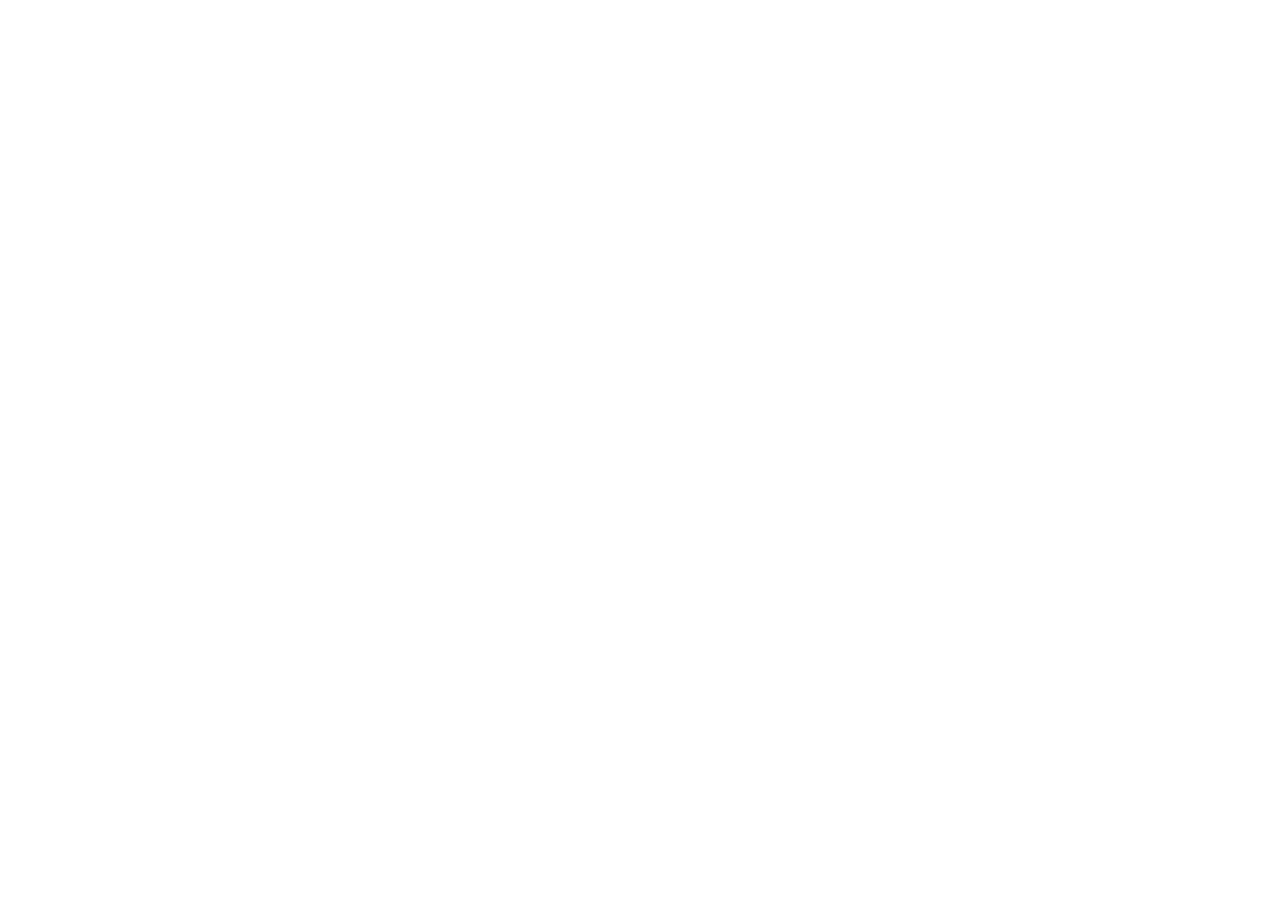
==== index.html @ e7eb8236 "Add(Big_Five_Test) Empty basic project structure" ====
<!DOCTYPE html>
<html lang="en">

<head>
    <meta charset="UTF-8">
    <meta name="viewport" content="width=device-width, initial-scale=1.0">
    <title>Big Five</title>

    <link rel="stylesheet" href="assets/styles.css">
</head>

<body>

    <script src="assets/scripting.js"></script>
</body>

</html>
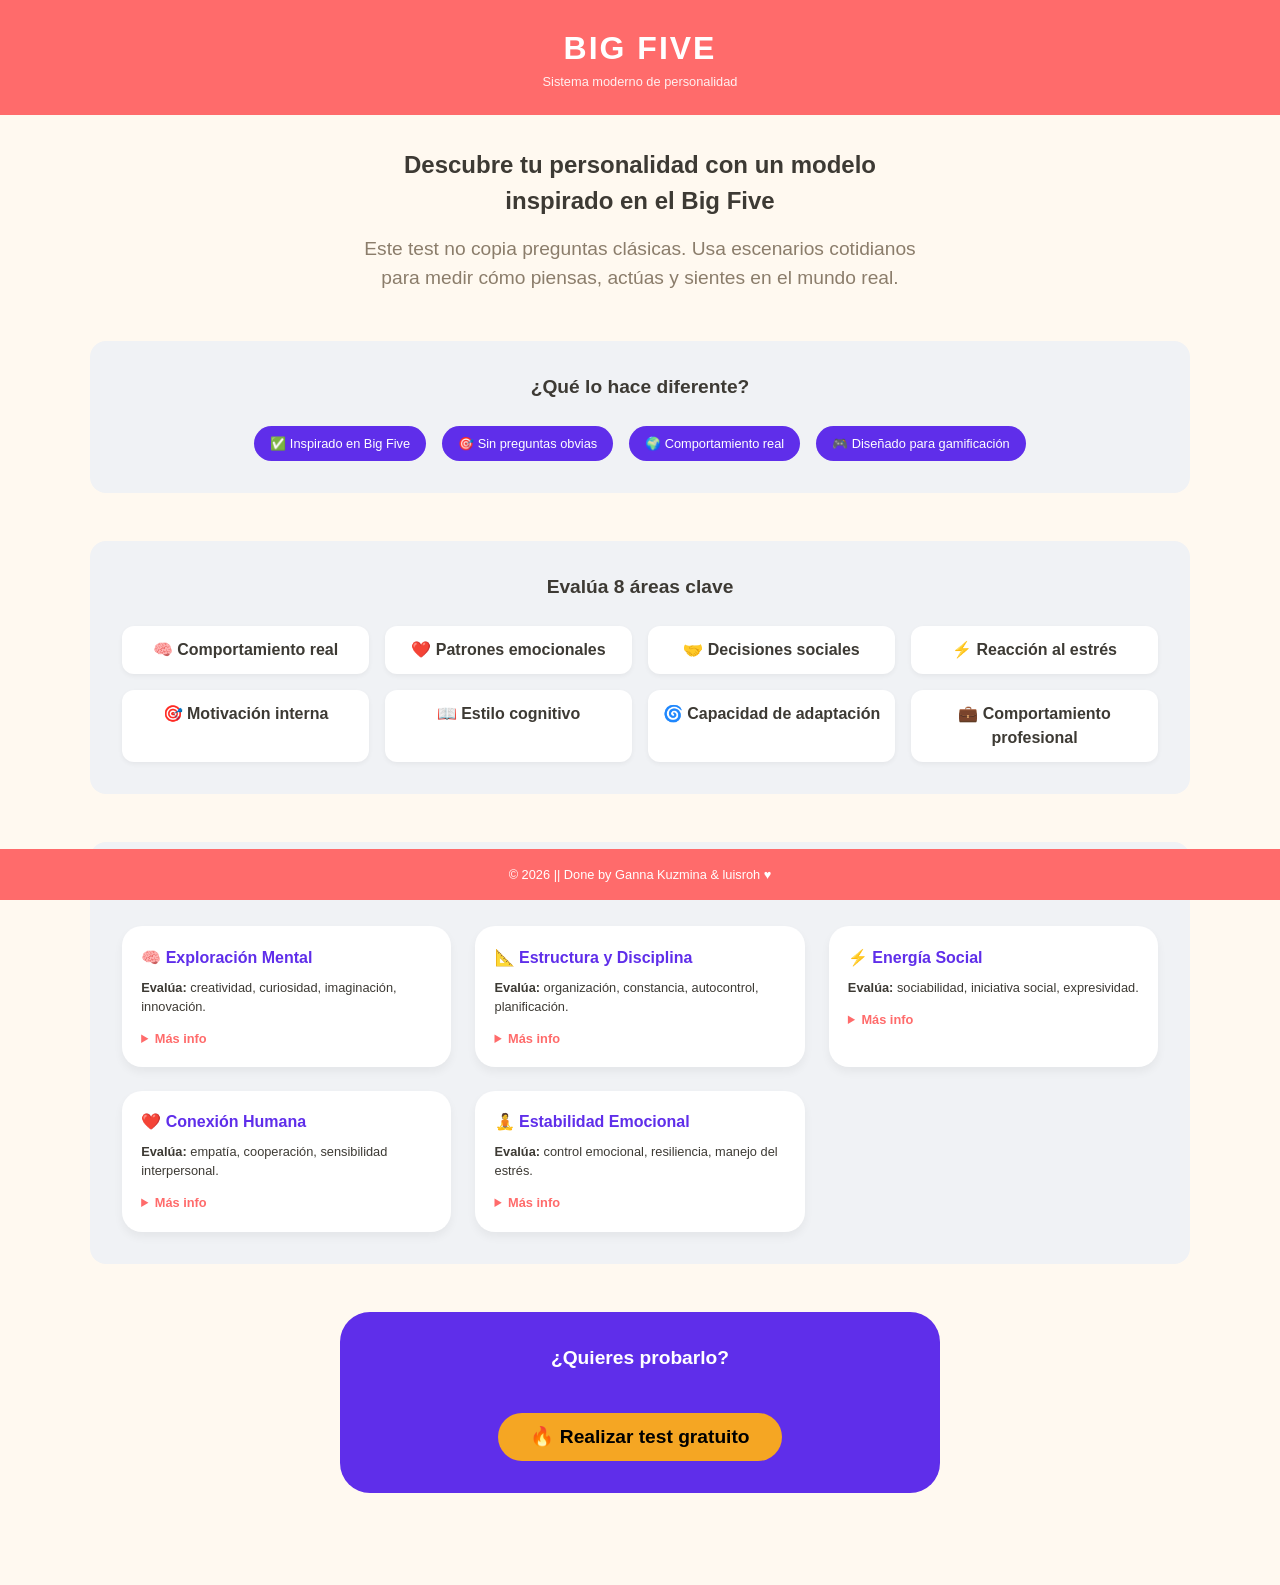
==== commit ca34879e: "Add[Big Five] Basic Structure + main page + basic README" ====
--- a/index.html
+++ b/index.html
@@ -1,15 +1,115 @@
 <!DOCTYPE html>
-<html lang="en">
+<html lang="es">
 
 <head>
     <meta charset="UTF-8">
     <meta name="viewport" content="width=device-width, initial-scale=1.0">
-    <title>Big Five</title>
-
+    <title>Big Five Moderno | Test de Personalidad</title>
     <link rel="stylesheet" href="assets/styles.css">
 </head>
 
 <body>
+    <header>
+        <h1>BIG FIVE</h1>
+        <p class="subheader">Sistema moderno de personalidad</p>
+    </header>
+
+    <main>
+        <div class="hero">
+            <h2>Descubre tu personalidad con un modelo<br>inspirado en el Big Five</h2>
+            <p class="hero-description">
+                Este test no copia preguntas clásicas. Usa escenarios cotidianos<br>
+                para medir cómo piensas, actúas y sientes en el mundo real.
+            </p>
+        </div>
+
+
+        <section class="diferencias">
+            <h3>¿Qué lo hace diferente?</h3>
+            <div class="badges">
+                <span>✅ Inspirado en Big Five</span>
+                <span>🎯 Sin preguntas obvias</span>
+                <span>🌍 Comportamiento real</span>
+                <span>🎮 Diseñado para gamificación</span>
+            </div>
+        </section>
+
+
+        <section class="areas">
+            <h3>Evalúa 8 áreas clave</h3>
+            <div class="grid-areas">
+                <div>🧠 Comportamiento real</div>
+                <div>❤️ Patrones emocionales</div>
+                <div>🤝 Decisiones sociales</div>
+                <div>⚡ Reacción al estrés</div>
+                <div>🎯 Motivación interna</div>
+                <div>📖 Estilo cognitivo</div>
+                <div>🌀 Capacidad de adaptación</div>
+                <div>💼 Comportamiento profesional</div>
+            </div>
+        </section>
+
+
+        <section class="dimensiones">
+            <h3>Las 5 dimensiones del sistema</h3>
+            <div class="dimension-grid">
+                <article class="card">
+                    <h4>🧠 Exploración Mental</h4>
+                    <p><strong>Evalúa:</strong> creatividad, curiosidad, imaginación, innovación.</p>
+                    <details>
+                        <summary>Más info</summary>
+                        <p>✔ Alto: busca ideas nuevas<br>✔ Bajo: prefiere lo conocido</p>
+                    </details>
+                </article>
+
+                <article class="card">
+                    <h4>📐 Estructura y Disciplina</h4>
+                    <p><strong>Evalúa:</strong> organización, constancia, autocontrol, planificación.</p>
+                    <details>
+                        <summary>Más info</summary>
+                        <p>✔ Alto: planifica y cumple<br>✔ Bajo: flexible y espontáneo</p>
+                    </details>
+                </article>
+
+                <article class="card">
+                    <h4>⚡ Energía Social</h4>
+                    <p><strong>Evalúa:</strong> sociabilidad, iniciativa social, expresividad.</p>
+                    <details>
+                        <summary>Más info</summary>
+                        <p>✔ Alto: energía en grupo<br>✔ Bajo: energía en soledad</p>
+                    </details>
+                </article>
+
+                <article class="card">
+                    <h4>❤️ Conexión Humana</h4>
+                    <p><strong>Evalúa:</strong> empatía, cooperación, sensibilidad interpersonal.</p>
+                    <details>
+                        <summary>Más info</summary>
+                        <p>✔ Alto: evita conflictos<br>✔ Bajo: prioriza la lógica</p>
+                    </details>
+                </article>
+
+                <article class="card">
+                    <h4>🧘 Estabilidad Emocional</h4>
+                    <p><strong>Evalúa:</strong> control emocional, resiliencia, manejo del estrés.</p>
+                    <details>
+                        <summary>Más info</summary>
+                        <p>✔ Alto: calma en crisis<br>✔ Bajo: sensible al estrés</p>
+                    </details>
+                </article>
+            </div>
+        </section>
+
+
+        <div class="cta-final">
+            <h3>¿Quieres probarlo?</h3>
+            <button class="btn-primary">🔥 Realizar test gratuito</button>
+        </div>
+    </main>
+
+    <footer>
+        <p>&copy; 2026 || Done by Ganna Kuzmina & luisroh &hearts;</p>
+    </footer>
 
     <script src="assets/scripting.js"></script>
 </body>
--- a/assets/styles.css
+++ b/assets/styles.css
@@ -0,0 +1,213 @@
+:root {
+    --primary-colour: #5F2EEA;
+    --secondary-colour: #FF6B6B;
+    --background-colour: #FFF9F0;
+    --background2-colour: #F0F2F5;
+    --font-colour: #3D3A34;
+    --font-secondary-colour: #8B7D6B;
+    --highlight-colour: #F5A623;
+
+    --font-family: 'Segoe UI', Tahoma, Geneva, Verdana, sans-serif;
+
+    --font-size-sm: 0.8rem;
+    --font-size: 1rem;
+    --font-size-md: 1.2rem;
+    --font-size-lg: 1.5rem;
+    --font-size-xl: 2rem;
+
+    --font-light: 300;
+    --font-regular: 400;
+    --font-bold: 700;
+
+    --line-height: 1.5;
+}
+
+*,
+*::before,
+*::after {
+    box-sizing: border-box;
+    margin: 0;
+    padding: 0;
+}
+
+body {
+    font-family: var(--font-family);
+    background-color: var(--background-colour);
+    color: var(--font-colour);
+    font-size: var(--font-size);
+    line-height: var(--line-height);
+    margin-bottom: 60px;
+}
+
+
+header {
+    background-color: var(--secondary-colour);
+    text-align: center;
+    padding: 1.5rem;
+    color: white;
+}
+
+header h1 {
+    font-size: var(--font-size-xl);
+    letter-spacing: 2px;
+}
+
+.subheader {
+    font-size: var(--font-size-sm);
+    opacity: 0.9;
+}
+
+
+main {
+    display: flex;
+    flex-direction: column;
+    align-items: center;
+    gap: 3rem;
+    padding: 2rem 1rem;
+}
+
+.hero {
+    text-align: center;
+    max-width: 800px;
+}
+
+.hero h2 {
+    font-size: var(--font-size-lg);
+    margin-bottom: 1rem;
+}
+
+.hero-description {
+    font-size: var(--font-size-md);
+    color: var(--font-secondary-colour);
+}
+
+
+section {
+    background-color: var(--background2-colour);
+    padding: 2rem;
+    border-radius: 16px;
+    width: 90%;
+    max-width: 1100px;
+}
+
+h3 {
+    text-align: center;
+    margin-bottom: 1.5rem;
+    font-size: var(--font-size-md);
+}
+
+
+.badges {
+    display: flex;
+    flex-wrap: wrap;
+    justify-content: center;
+    gap: 1rem;
+}
+
+.badges span {
+    background-color: var(--primary-colour);
+    color: white;
+    padding: 0.5rem 1rem;
+    border-radius: 40px;
+    font-size: var(--font-size-sm);
+}
+
+
+.grid-areas {
+    display: grid;
+    grid-template-columns: repeat(auto-fit, minmax(200px, 1fr));
+    gap: 1rem;
+}
+
+.grid-areas div {
+    background-color: white;
+    padding: 0.75rem;
+    text-align: center;
+    border-radius: 12px;
+    font-weight: var(--font-bold);
+    box-shadow: 0 2px 5px rgba(0, 0, 0, 0.05);
+}
+
+
+.dimension-grid {
+    display: grid;
+    grid-template-columns: repeat(auto-fit, minmax(260px, 1fr));
+    gap: 1.5rem;
+}
+
+.card {
+    background-color: white;
+    border-radius: 20px;
+    padding: 1.2rem;
+    box-shadow: 0 5px 10px rgba(0, 0, 0, 0.05);
+    transition: transform 0.2s;
+}
+
+.card:hover {
+    transform: translateY(-5px);
+}
+
+.card h4 {
+    color: var(--primary-colour);
+    margin-bottom: 0.5rem;
+    text-align: left;
+}
+
+.card p {
+    font-size: var(--font-size-sm);
+    margin-bottom: 0.8rem;
+}
+
+details summary {
+    font-size: var(--font-size-sm);
+    cursor: pointer;
+    color: var(--secondary-colour);
+    font-weight: var(--font-bold);
+}
+
+details p {
+    margin-top: 0.5rem;
+    padding-left: 1rem;
+    border-left: 3px solid var(--highlight-colour);
+}
+
+
+.cta-final {
+    text-align: center;
+    background-color: var(--primary-colour);
+    padding: 2rem;
+    border-radius: 30px;
+    color: white;
+    width: 90%;
+    max-width: 600px;
+}
+
+.btn-primary {
+    background-color: var(--highlight-colour);
+    border: none;
+    padding: 0.8rem 2rem;
+    font-size: var(--font-size-md);
+    font-weight: var(--font-bold);
+    border-radius: 50px;
+    margin-top: 1rem;
+    cursor: pointer;
+    transition: all 0.2s;
+}
+
+.btn-primary:hover {
+    background-color: #e0961a;
+    transform: scale(1.02);
+}
+
+
+footer {
+    background-color: var(--secondary-colour);
+    text-align: center;
+    padding: 1rem;
+    color: white;
+    font-size: var(--font-size-sm);
+    margin-top: 3rem;
+    position: fixed;
+    bottom: 0%;
+    width: 100vw;
+}
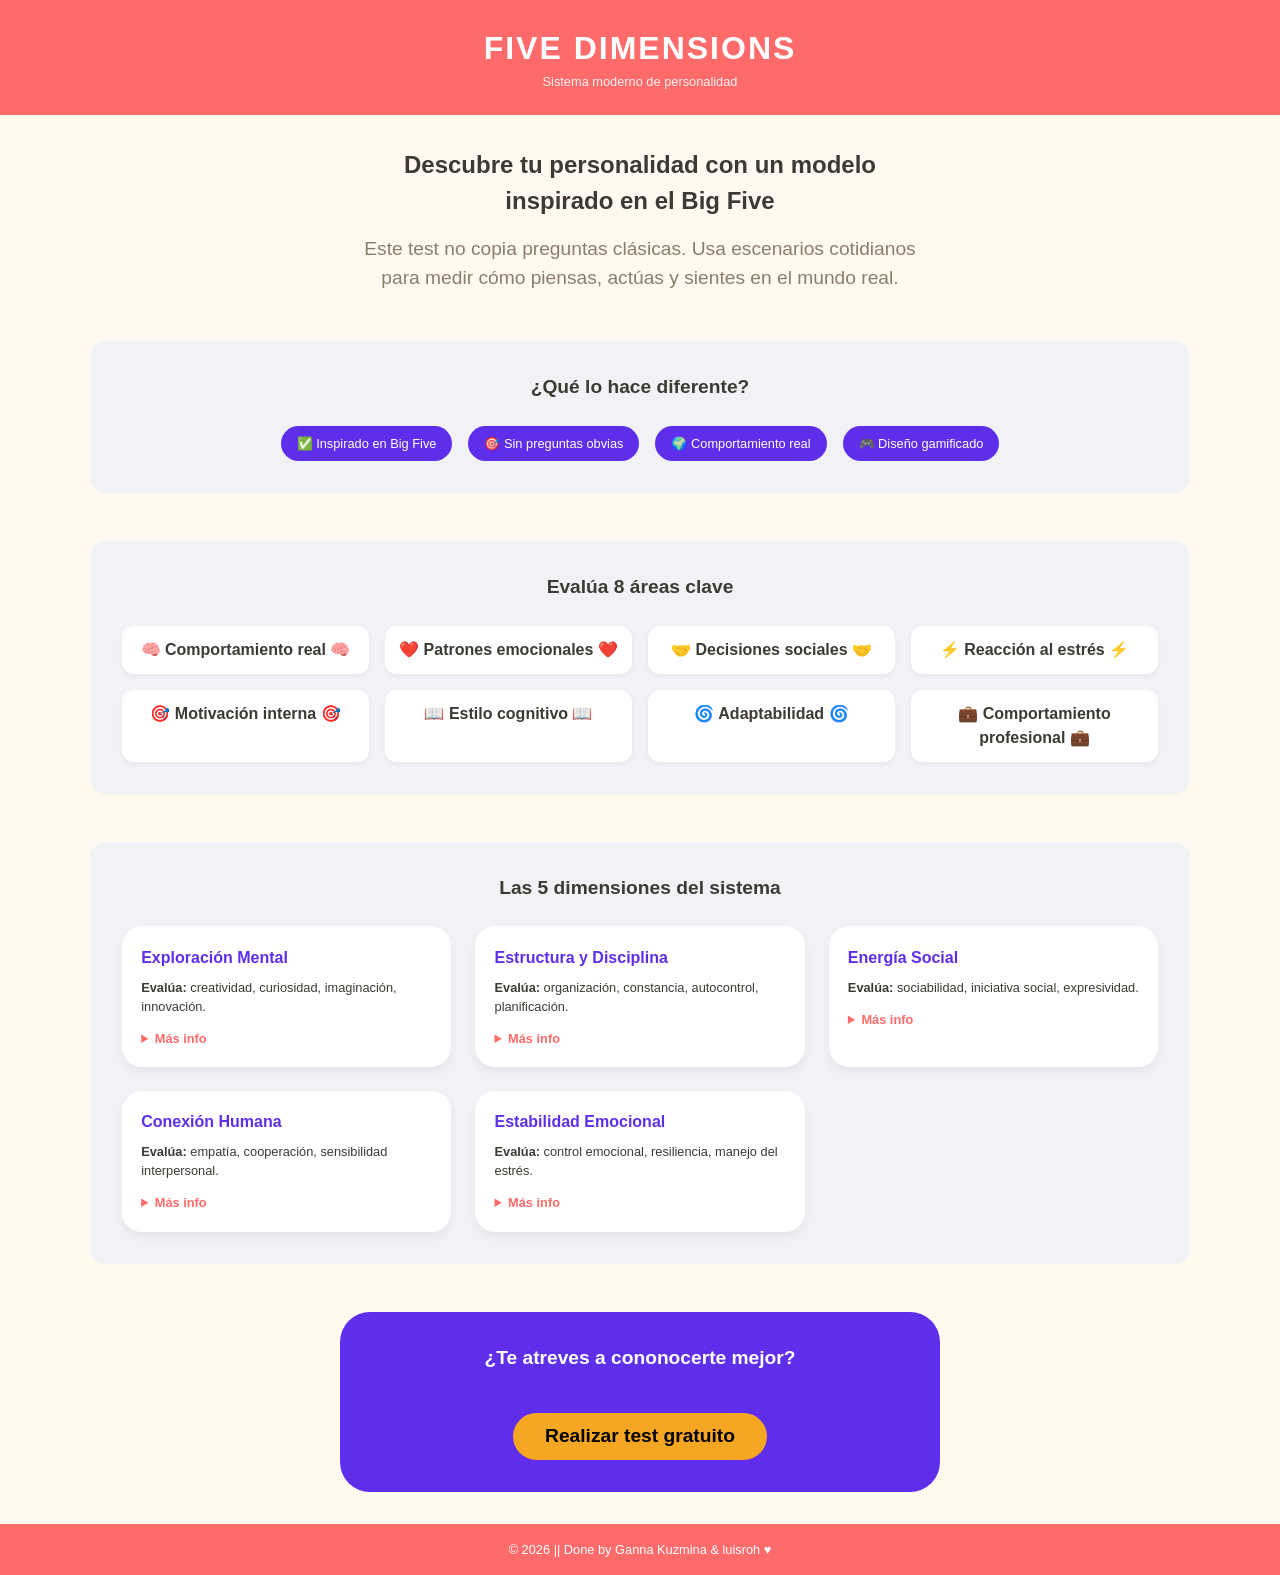
==== commit 9b01ed00: "ADD[Big_five_test] Whole project structure. Basic JS functionality for current html documents. Quest" ====
--- a/index.html
+++ b/index.html
@@ -4,13 +4,13 @@
 <head>
     <meta charset="UTF-8">
     <meta name="viewport" content="width=device-width, initial-scale=1.0">
-    <title>Big Five Moderno | Test de Personalidad</title>
-    <link rel="stylesheet" href="assets/styles.css">
+    <title>FIVE DIMENSIONS | Test de Personalidad</title>
+    <link rel="stylesheet" href="assets/CSS/index.css">
 </head>
 
 <body>
     <header>
-        <h1>BIG FIVE</h1>
+        <h1>FIVE DIMENSIONS</h1>
         <p class="subheader">Sistema moderno de personalidad</p>
     </header>
 
@@ -30,7 +30,7 @@
                 <span>✅ Inspirado en Big Five</span>
                 <span>🎯 Sin preguntas obvias</span>
                 <span>🌍 Comportamiento real</span>
-                <span>🎮 Diseñado para gamificación</span>
+                <span>🎮 Diseño gamificado</span>
             </div>
         </section>
 
@@ -38,14 +38,14 @@
         <section class="areas">
             <h3>Evalúa 8 áreas clave</h3>
             <div class="grid-areas">
-                <div>🧠 Comportamiento real</div>
-                <div>❤️ Patrones emocionales</div>
-                <div>🤝 Decisiones sociales</div>
-                <div>⚡ Reacción al estrés</div>
-                <div>🎯 Motivación interna</div>
-                <div>📖 Estilo cognitivo</div>
-                <div>🌀 Capacidad de adaptación</div>
-                <div>💼 Comportamiento profesional</div>
+                <div>🧠 Comportamiento real 🧠</div>
+                <div>❤️ Patrones emocionales ❤️</div>
+                <div>🤝 Decisiones sociales 🤝</div>
+                <div>⚡ Reacción al estrés ⚡</div>
+                <div>🎯 Motivación interna 🎯</div>
+                <div>📖 Estilo cognitivo 📖</div>
+                <div>🌀 Adaptabilidad 🌀</div>
+                <div>💼 Comportamiento profesional 💼</div>
             </div>
         </section>
 
@@ -54,47 +54,47 @@
             <h3>Las 5 dimensiones del sistema</h3>
             <div class="dimension-grid">
                 <article class="card">
-                    <h4>🧠 Exploración Mental</h4>
+                    <h4>Exploración Mental</h4>
                     <p><strong>Evalúa:</strong> creatividad, curiosidad, imaginación, innovación.</p>
                     <details>
                         <summary>Más info</summary>
-                        <p>✔ Alto: busca ideas nuevas<br>✔ Bajo: prefiere lo conocido</p>
+                        <p>⬆️ Alto: busca ideas nuevas<br>⬇️ Bajo: prefiere lo conocido</p>
                     </details>
                 </article>
 
                 <article class="card">
-                    <h4>📐 Estructura y Disciplina</h4>
+                    <h4>Estructura y Disciplina</h4>
                     <p><strong>Evalúa:</strong> organización, constancia, autocontrol, planificación.</p>
                     <details>
                         <summary>Más info</summary>
-                        <p>✔ Alto: planifica y cumple<br>✔ Bajo: flexible y espontáneo</p>
+                        <p>⬆️ Alto: planifica y cumple<br>⬇️ Bajo: flexible y espontáneo</p>
                     </details>
                 </article>
 
                 <article class="card">
-                    <h4>⚡ Energía Social</h4>
+                    <h4>Energía Social</h4>
                     <p><strong>Evalúa:</strong> sociabilidad, iniciativa social, expresividad.</p>
                     <details>
                         <summary>Más info</summary>
-                        <p>✔ Alto: energía en grupo<br>✔ Bajo: energía en soledad</p>
+                        <p>⬆️ Alto: energía en grupo<br>⬇️ Bajo: energía en soledad</p>
                     </details>
                 </article>
 
                 <article class="card">
-                    <h4>❤️ Conexión Humana</h4>
+                    <h4>Conexión Humana</h4>
                     <p><strong>Evalúa:</strong> empatía, cooperación, sensibilidad interpersonal.</p>
                     <details>
                         <summary>Más info</summary>
-                        <p>✔ Alto: evita conflictos<br>✔ Bajo: prioriza la lógica</p>
+                        <p>⬆️ Alto: evita conflictos<br>⬇️ Bajo: prioriza la lógica</p>
                     </details>
                 </article>
 
                 <article class="card">
-                    <h4>🧘 Estabilidad Emocional</h4>
+                    <h4>Estabilidad Emocional</h4>
                     <p><strong>Evalúa:</strong> control emocional, resiliencia, manejo del estrés.</p>
                     <details>
                         <summary>Más info</summary>
-                        <p>✔ Alto: calma en crisis<br>✔ Bajo: sensible al estrés</p>
+                        <p>⬆️ Alto: calma en crisis<br>⬇️ Bajo: sensible al estrés</p>
                     </details>
                 </article>
             </div>
@@ -102,8 +102,8 @@
 
 
         <div class="cta-final">
-            <h3>¿Quieres probarlo?</h3>
-            <button class="btn-primary">🔥 Realizar test gratuito</button>
+            <h3>¿Te atreves a cononocerte mejor?</h3>
+            <button class="btn-primary">Realizar test gratuito</button>
         </div>
     </main>
 
@@ -111,7 +111,7 @@
         <p>&copy; 2026 || Done by Ganna Kuzmina & luisroh &hearts;</p>
     </footer>
 
-    <script src="assets/scripting.js"></script>
+    <script src="assets/JS/index.js"></script>
 </body>
 
 </html>
--- a/assets/CSS/index.css
+++ b/assets/CSS/index.css
@@ -0,0 +1,208 @@
+:root {
+    --primary-colour: #5F2EEA;
+    --secondary-colour: #FF6B6B;
+    --background-colour: #FFF9F0;
+    --background2-colour: #F0F2F5;
+    --font-colour: #3D3A34;
+    --font-secondary-colour: #8B7D6B;
+    --highlight-colour: #F5A623;
+
+    --font-family: 'Segoe UI', Tahoma, Geneva, Verdana, sans-serif;
+
+    --font-size-sm: 0.8rem;
+    --font-size: 1rem;
+    --font-size-md: 1.2rem;
+    --font-size-lg: 1.5rem;
+    --font-size-xl: 2rem;
+
+    --font-light: 300;
+    --font-regular: 400;
+    --font-bold: 700;
+
+    --line-height: 1.5;
+}
+
+*,
+*::before,
+*::after {
+    box-sizing: border-box;
+    margin: 0;
+    padding: 0;
+}
+
+body {
+    font-family: var(--font-family);
+    background-color: var(--background-colour);
+    color: var(--font-colour);
+    font-size: var(--font-size);
+    line-height: var(--line-height);
+}
+
+
+header {
+    background-color: var(--secondary-colour);
+    text-align: center;
+    padding: 1.5rem;
+    color: white;
+}
+
+header h1 {
+    font-size: var(--font-size-xl);
+    letter-spacing: 2px;
+}
+
+.subheader {
+    font-size: var(--font-size-sm);
+    opacity: 0.9;
+}
+
+
+main {
+    display: flex;
+    flex-direction: column;
+    align-items: center;
+    gap: 3rem;
+    padding: 2rem 1rem;
+}
+
+.hero {
+    text-align: center;
+    max-width: 800px;
+}
+
+.hero h2 {
+    font-size: var(--font-size-lg);
+    margin-bottom: 1rem;
+}
+
+.hero-description {
+    font-size: var(--font-size-md);
+    color: var(--font-secondary-colour);
+}
+
+
+section {
+    background-color: var(--background2-colour);
+    padding: 2rem;
+    border-radius: 16px;
+    width: 90%;
+    max-width: 1100px;
+}
+
+h3 {
+    text-align: center;
+    margin-bottom: 1.5rem;
+    font-size: var(--font-size-md);
+}
+
+
+.badges {
+    display: flex;
+    flex-wrap: wrap;
+    justify-content: center;
+    gap: 1rem;
+}
+
+.badges span {
+    background-color: var(--primary-colour);
+    color: white;
+    padding: 0.5rem 1rem;
+    border-radius: 40px;
+    font-size: var(--font-size-sm);
+}
+
+
+.grid-areas {
+    display: grid;
+    grid-template-columns: repeat(auto-fit, minmax(200px, 1fr));
+    gap: 1rem;
+}
+
+.grid-areas div {
+    background-color: white;
+    padding: 0.75rem;
+    text-align: center;
+    border-radius: 12px;
+    font-weight: var(--font-bold);
+    box-shadow: 0 2px 5px rgba(0, 0, 0, 0.05);
+}
+
+
+.dimension-grid {
+    display: grid;
+    grid-template-columns: repeat(auto-fit, minmax(260px, 1fr));
+    gap: 1.5rem;
+}
+
+.card {
+    background-color: white;
+    border-radius: 20px;
+    padding: 1.2rem;
+    box-shadow: 0 5px 10px rgba(0, 0, 0, 0.05);
+    transition: transform 0.2s;
+}
+
+.card:hover {
+    transform: translateY(-5px);
+}
+
+.card h4 {
+    color: var(--primary-colour);
+    margin-bottom: 0.5rem;
+    text-align: left;
+}
+
+.card p {
+    font-size: var(--font-size-sm);
+    margin-bottom: 0.8rem;
+}
+
+details summary {
+    font-size: var(--font-size-sm);
+    cursor: pointer;
+    color: var(--secondary-colour);
+    font-weight: var(--font-bold);
+}
+
+details p {
+    margin-top: 0.5rem;
+    padding-left: 1rem;
+    border-left: 3px solid var(--highlight-colour);
+}
+
+
+.cta-final {
+    text-align: center;
+    background-color: var(--primary-colour);
+    padding: 2rem;
+    border-radius: 30px;
+    color: white;
+    width: 90%;
+    max-width: 600px;
+}
+
+.btn-primary {
+    background-color: var(--highlight-colour);
+    border: none;
+    padding: 0.8rem 2rem;
+    font-size: var(--font-size-md);
+    font-weight: var(--font-bold);
+    border-radius: 50px;
+    margin-top: 1rem;
+    cursor: pointer;
+    transition: all 0.2s;
+}
+
+.btn-primary:hover {
+    background-color: #e0961a;
+    transform: scale(1.02);
+}
+
+
+footer {
+    background-color: var(--secondary-colour);
+    text-align: center;
+    padding: 1rem;
+    color: white;
+    font-size: var(--font-size-sm);
+}
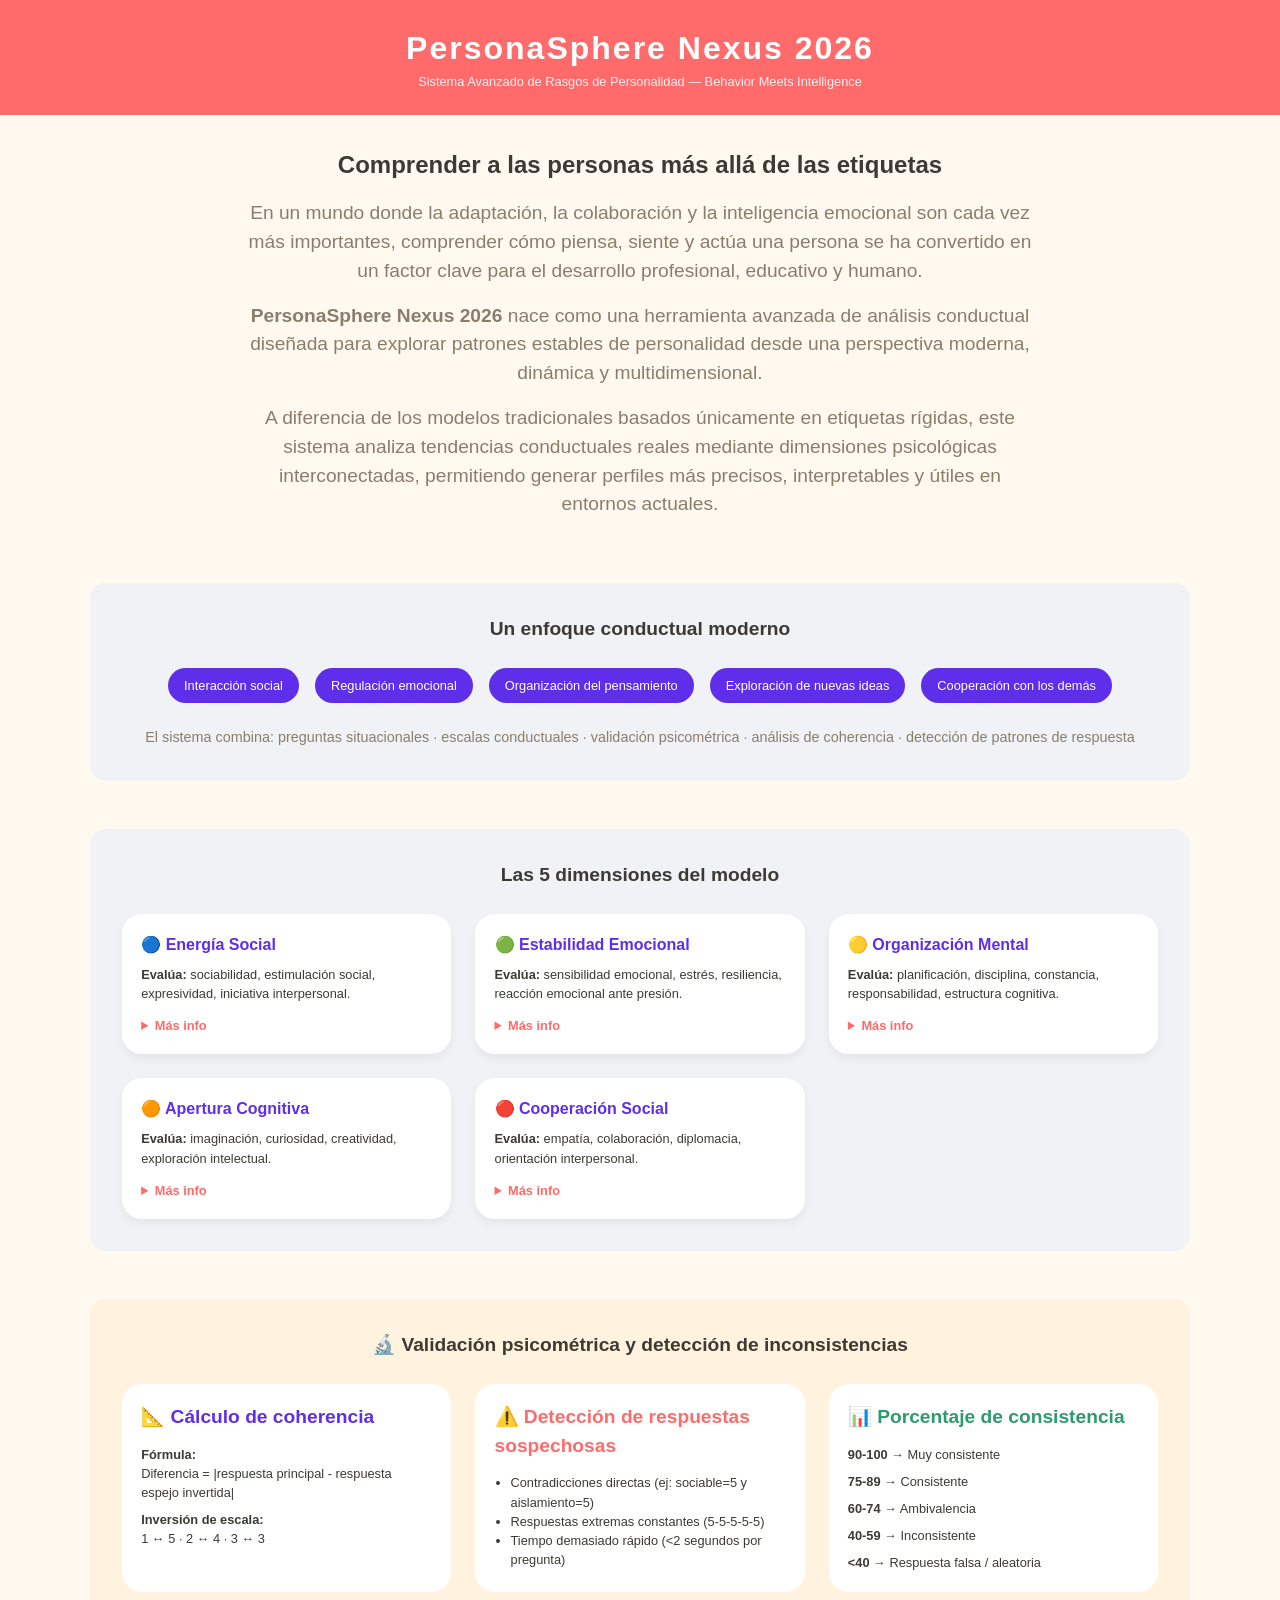
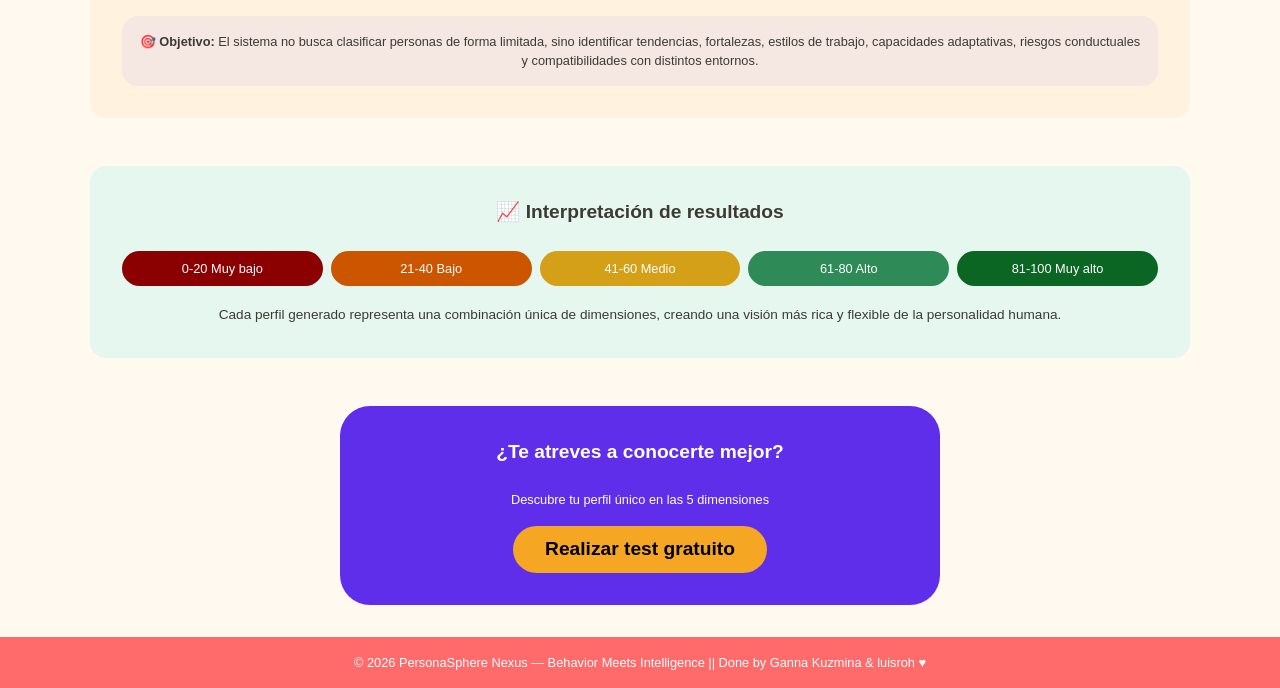
==== commit 768e18d5: "Fix[PersonaSphere] Rephrasing done in order to adapt to new terminology" ====
--- a/index.html
+++ b/index.html
@@ -4,111 +4,181 @@
 <head>
     <meta charset="UTF-8">
     <meta name="viewport" content="width=device-width, initial-scale=1.0">
-    <title>FIVE DIMENSIONS | Test de Personalidad</title>
+    <title>PersonaSphere Nexus 2026 | Sistema Avanzado de Rasgos de Personalidad</title>
     <link rel="stylesheet" href="assets/CSS/index.css">
 </head>
 
 <body>
     <header>
-        <h1>FIVE DIMENSIONS</h1>
-        <p class="subheader">Sistema moderno de personalidad</p>
+        <h1>PersonaSphere Nexus 2026</h1>
+        <p class="subheader">Sistema Avanzado de Rasgos de Personalidad — Behavior Meets Intelligence</p>
     </header>
 
     <main>
         <div class="hero">
-            <h2>Descubre tu personalidad con un modelo<br>inspirado en el Big Five</h2>
-            <p class="hero-description">
-                Este test no copia preguntas clásicas. Usa escenarios cotidianos<br>
-                para medir cómo piensas, actúas y sientes en el mundo real.
-            </p>
+            <h2>Comprender a las personas más allá de las etiquetas</h2>
+            <div class="intro-text">
+                <p class="hero-description">
+                    En un mundo donde la adaptación, la colaboración y la inteligencia emocional son cada vez más
+                    importantes,
+                    comprender cómo piensa, siente y actúa una persona se ha convertido en un factor clave para el
+                    desarrollo
+                    profesional, educativo y humano.
+                </p>
+                <p class="hero-description">
+                    <strong>PersonaSphere Nexus 2026</strong> nace como una herramienta avanzada de análisis conductual
+                    diseñada
+                    para explorar patrones estables de personalidad desde una perspectiva moderna, dinámica y
+                    multidimensional.
+                </p>
+                <p class="hero-description">
+                    A diferencia de los modelos tradicionales basados únicamente en etiquetas rígidas, este sistema
+                    analiza
+                    tendencias conductuales reales mediante dimensiones psicológicas interconectadas, permitiendo
+                    generar perfiles
+                    más precisos, interpretables y útiles en entornos actuales.
+                </p>
+            </div>
         </div>
 
-
         <section class="diferencias">
-            <h3>¿Qué lo hace diferente?</h3>
+            <h3>Un enfoque conductual moderno</h3>
             <div class="badges">
-                <span>✅ Inspirado en Big Five</span>
-                <span>🎯 Sin preguntas obvias</span>
-                <span>🌍 Comportamiento real</span>
-                <span>🎮 Diseño gamificado</span>
+                <span>Interacción social</span>
+                <span>Regulación emocional</span>
+                <span>Organización del pensamiento</span>
+                <span>Exploración de nuevas ideas</span>
+                <span>Cooperación con los demás</span>
             </div>
+            <p style="text-align: center; margin-top: 1.5rem; font-size: 0.9rem; color: var(--font-secondary-colour);">
+                El sistema combina: preguntas situacionales · escalas conductuales · validación psicométrica ·
+                análisis de coherencia · detección de patrones de respuesta
+            </p>
         </section>
 
-
-        <section class="areas">
-            <h3>Evalúa 8 áreas clave</h3>
-            <div class="grid-areas">
-                <div>🧠 Comportamiento real 🧠</div>
-                <div>❤️ Patrones emocionales ❤️</div>
-                <div>🤝 Decisiones sociales 🤝</div>
-                <div>⚡ Reacción al estrés ⚡</div>
-                <div>🎯 Motivación interna 🎯</div>
-                <div>📖 Estilo cognitivo 📖</div>
-                <div>🌀 Adaptabilidad 🌀</div>
-                <div>💼 Comportamiento profesional 💼</div>
-            </div>
-        </section>
-
-
         <section class="dimensiones">
-            <h3>Las 5 dimensiones del sistema</h3>
+            <h3>Las 5 dimensiones del modelo</h3>
             <div class="dimension-grid">
                 <article class="card">
-                    <h4>Exploración Mental</h4>
-                    <p><strong>Evalúa:</strong> creatividad, curiosidad, imaginación, innovación.</p>
+                    <h4>🔵 Energía Social</h4>
+                    <p><strong>Evalúa:</strong> sociabilidad, estimulación social, expresividad, iniciativa
+                        interpersonal.</p>
                     <details>
                         <summary>Más info</summary>
-                        <p>⬆️ Alto: busca ideas nuevas<br>⬇️ Bajo: prefiere lo conocido</p>
+                        <p>⬆️ Alta: se activa con la interacción social, participa activamente, suele liderar.<br>
+                            ⬇️ Baja: prefiere evitar interacción, necesita tiempo a solas, perfil reservado.</p>
                     </details>
                 </article>
 
                 <article class="card">
-                    <h4>Estructura y Disciplina</h4>
-                    <p><strong>Evalúa:</strong> organización, constancia, autocontrol, planificación.</p>
+                    <h4>🟢 Estabilidad Emocional</h4>
+                    <p><strong>Evalúa:</strong> sensibilidad emocional, estrés, resiliencia, reacción emocional ante
+                        presión.</p>
                     <details>
                         <summary>Más info</summary>
-                        <p>⬆️ Alto: planifica y cumple<br>⬇️ Bajo: flexible y espontáneo</p>
+                        <p>⬆️ Alta: mantiene calma bajo presión, se recupera rápidamente.<br>
+                            ⬇️ Baja: se altera fácilmente, necesita tiempo para regularse, se satura.</p>
                     </details>
                 </article>
 
                 <article class="card">
-                    <h4>Energía Social</h4>
-                    <p><strong>Evalúa:</strong> sociabilidad, iniciativa social, expresividad.</p>
+                    <h4>🟡 Organización Mental</h4>
+                    <p><strong>Evalúa:</strong> planificación, disciplina, constancia, responsabilidad, estructura
+                        cognitiva.</p>
                     <details>
                         <summary>Más info</summary>
-                        <p>⬆️ Alto: energía en grupo<br>⬇️ Bajo: energía en soledad</p>
+                        <p>⬆️ Alta: organiza prioridades, sigue estructuras, metódico.<br>
+                            ⬇️ Baja: desordenado, poco constante, prefiere improvisar o caótico creativo.</p>
                     </details>
                 </article>
 
                 <article class="card">
-                    <h4>Conexión Humana</h4>
-                    <p><strong>Evalúa:</strong> empatía, cooperación, sensibilidad interpersonal.</p>
+                    <h4>🟠 Apertura Cognitiva</h4>
+                    <p><strong>Evalúa:</strong> imaginación, curiosidad, creatividad, exploración intelectual.</p>
                     <details>
                         <summary>Más info</summary>
-                        <p>⬆️ Alto: evita conflictos<br>⬇️ Bajo: prioriza la lógica</p>
+                        <p>⬆️ Alta: entusiasma explorar ideas nuevas, mente exploradora constante.<br>
+                            ⬇️ Baja: prefiere lo conocido y familiar, evita cambios.</p>
                     </details>
                 </article>
 
                 <article class="card">
-                    <h4>Estabilidad Emocional</h4>
-                    <p><strong>Evalúa:</strong> control emocional, resiliencia, manejo del estrés.</p>
+                    <h4>🔴 Cooperación Social</h4>
+                    <p><strong>Evalúa:</strong> empatía, colaboración, diplomacia, orientación interpersonal.</p>
                     <details>
                         <summary>Más info</summary>
-                        <p>⬆️ Alto: calma en crisis<br>⬇️ Bajo: sensible al estrés</p>
+                        <p>⬆️ Alta: ayuda inmediatamente, intenta mediar en conflictos, busca armonía grupal.<br>
+                            ⬇️ Baja: muy competitivo, prioriza objetivos propios, evita involucrarse.</p>
                     </details>
                 </article>
             </div>
         </section>
 
+        <section class="section-warning">
+            <h3>🔬 Validación psicométrica y detección de inconsistencias</h3>
+
+            <div class="tech-grid">
+                <div class="tech-card">
+                    <h4 id="tech-card-title">📐 Cálculo de coherencia</h4>
+                    <p><strong>Fórmula:</strong><br>
+                        Diferencia = |respuesta principal - respuesta espejo invertida|</p>
+                    <p style="margin-top: 0.5rem;"><strong>Inversión de escala:</strong><br>
+                        1 ↔ 5 · 2 ↔ 4 · 3 ↔ 3</p>
+                </div>
+
+                <div class="tech-card">
+                    <h4 id="tech-card-title2">⚠️ Detección de respuestas sospechosas</h4>
+                    <ul>
+                        <li>Contradicciones directas (ej: sociable=5 y aislamiento=5)</li>
+                        <li>Respuestas extremas constantes (5-5-5-5-5)</li>
+                        <li>Tiempo demasiado rápido (&lt;2 segundos por pregunta)</li>
+                    </ul>
+                </div>
+
+                <div class="tech-card">
+                    <h4 id="tech-card-title3">📊 Porcentaje de consistencia</h4>
+                    <div>
+                        <p><strong>90-100</strong> → Muy consistente</p>
+                        <p><strong>75-89</strong> → Consistente</p>
+                        <p><strong>60-74</strong> → Ambivalencia</p>
+                        <p><strong>40-59</strong> → Inconsistente</p>
+                        <p><strong>&lt;40</strong> → Respuesta falsa / aleatoria</p>
+                    </div>
+                </div>
+            </div>
+
+            <div class="notice-center">
+                <strong>🎯 Objetivo:</strong> El sistema no busca clasificar personas de forma limitada, sino
+                identificar tendencias,
+                fortalezas, estilos de trabajo, capacidades adaptativas, riesgos conductuales y compatibilidades con
+                distintos entornos.
+            </div>
+        </section>
+
+        <section class="section-results">
+            <h3>📈 Interpretación de resultados</h3>
+            <div class="badges score-legend">
+                <span id="score-muybajo">0-20 Muy bajo</span>
+                <span id="score-bajo">21-40 Bajo</span>
+                <span id="score-medio">41-60 Medio</span>
+                <span id="score-alto">61-80 Alto</span>
+                <span id="score-muyalto">81-100 Muy alto</span>
+            </div>
+            <p style="text-align: center; margin-top: 1.2rem; font-size: 0.85rem;">
+                Cada perfil generado representa una combinación única de dimensiones, creando una visión más rica y
+                flexible de la personalidad humana.
+            </p>
+        </section>
 
         <div class="cta-final">
-            <h3>¿Te atreves a cononocerte mejor?</h3>
+            <h3>¿Te atreves a conocerte mejor?</h3>
+            <p>Descubre tu perfil único en las 5 dimensiones</p>
             <button class="btn-primary">Realizar test gratuito</button>
         </div>
     </main>
 
     <footer>
-        <p>&copy; 2026 || Done by Ganna Kuzmina & luisroh &hearts;</p>
+        <p>© 2026 PersonaSphere Nexus — Behavior Meets Intelligence || Done by Ganna Kuzmina & luisroh &hearts;</p>
     </footer>
 
     <script src="assets/JS/index.js"></script>
--- a/assets/CSS/index.css
+++ b/assets/CSS/index.css
@@ -3,6 +3,7 @@
     --secondary-colour: #FF6B6B;
     --background-colour: #FFF9F0;
     --background2-colour: #F0F2F5;
+    --shadow-colour: rgba(0, 0, 0, 0.05);
     --font-colour: #3D3A34;
     --font-secondary-colour: #8B7D6B;
     --highlight-colour: #F5A623;
@@ -31,6 +32,9 @@
 }
 
 body {
+    display: flex;
+    flex-direction: column;
+    min-height: 100vh;
     font-family: var(--font-family);
     background-color: var(--background-colour);
     color: var(--font-colour);
@@ -38,7 +42,6 @@
     line-height: var(--line-height);
 }
 
-
 header {
     background-color: var(--secondary-colour);
     text-align: center;
@@ -56,8 +59,8 @@
     opacity: 0.9;
 }
 
-
 main {
+    flex: 1;
     display: flex;
     flex-direction: column;
     align-items: center;
@@ -80,6 +83,16 @@
     color: var(--font-secondary-colour);
 }
 
+.intro-text {
+    font-size: var(--font-size);
+    color: var(--font-colour);
+    max-width: 800px;
+    margin: 0 auto;
+}
+
+.intro-text p {
+    margin-bottom: 1rem;
+}
 
 section {
     background-color: var(--background2-colour);
@@ -89,12 +102,23 @@
     max-width: 1100px;
 }
 
+.section-technical {
+    background: linear-gradient(135deg, #E8EFFF 0%, #F0F2F5 100%);
+}
+
+.section-warning {
+    background: #FFF3E0;
+}
+
+.section-results {
+    background: #E6F7F0;
+}
+
 h3 {
     text-align: center;
     margin-bottom: 1.5rem;
     font-size: var(--font-size-md);
 }
-
 
 .badges {
     display: flex;
@@ -111,7 +135,6 @@
     font-size: var(--font-size-sm);
 }
 
-
 .grid-areas {
     display: grid;
     grid-template-columns: repeat(auto-fit, minmax(200px, 1fr));
@@ -124,9 +147,8 @@
     text-align: center;
     border-radius: 12px;
     font-weight: var(--font-bold);
-    box-shadow: 0 2px 5px rgba(0, 0, 0, 0.05);
-}
-
+    box-shadow: 0 2px 5px var(--shadow-colour);
+}
 
 .dimension-grid {
     display: grid;
@@ -138,7 +160,7 @@
     background-color: white;
     border-radius: 20px;
     padding: 1.2rem;
-    box-shadow: 0 5px 10px rgba(0, 0, 0, 0.05);
+    box-shadow: 0 5px 10px var(--shadow-colour);
     transition: transform 0.2s;
 }
 
@@ -170,6 +192,87 @@
     border-left: 3px solid var(--highlight-colour);
 }
 
+.tech-grid {
+    display: grid;
+    grid-template-columns: repeat(auto-fit, minmax(280px, 1fr));
+    gap: 1.5rem;
+    margin-top: 1.5rem;
+}
+
+.tech-card {
+    background: white;
+    border-radius: 20px;
+    padding: 1.2rem;
+}
+
+#tech-card-title {
+    margin-bottom: 0.8rem;
+    font-size: var(--font-size-md);
+    color: var(--primary-colour);
+}
+
+#tech-card-title2 {
+    margin-bottom: 0.8rem;
+    font-size: var(--font-size-md);
+    color: var(--secondary-colour);
+}
+
+#tech-card-title3 {
+    margin-bottom: 0.8rem;
+    font-size: var(--font-size-md);
+    color: #2c9b6e;
+}
+
+.tech-card ul {
+    font-size: var(--font-size-sm);
+    margin-left: 1rem;
+}
+
+.tech-card p {
+    font-size: var(--font-size-sm);
+    margin-top: 0.5rem;
+}
+
+.score-legend {
+    display: flex;
+    flex-wrap: wrap;
+    justify-content: space-between;
+    gap: 0.5rem;
+}
+
+.score-legend span {
+    flex: 1;
+    text-align: center;
+}
+
+#score-muybajo {
+    background: #8B0000;
+}
+
+#score-bajo {
+    background: #CC5500;
+}
+
+#score-medio {
+    background: #D4A017;
+}
+
+#score-alto {
+    background: #2E8B57;
+}
+
+#score-muyalto {
+    background: #0B6623;
+}
+
+.notice-center {
+    background: #5F2EEA10;
+    border-radius: 16px;
+    padding: 1rem;
+    margin-top: 1.5rem;
+    text-align: center;
+    font-size: var(--font-size-sm);
+}
 
 .cta-final {
     text-align: center;
@@ -181,6 +284,11 @@
     max-width: 600px;
 }
 
+.cta-final p {
+    margin-top: 0.5rem;
+    font-size: var(--font-size-sm);
+}
+
 .btn-primary {
     background-color: var(--highlight-colour);
     border: none;
@@ -198,7 +306,6 @@
     transform: scale(1.02);
 }
 
-
 footer {
     background-color: var(--secondary-colour);
     text-align: center;
